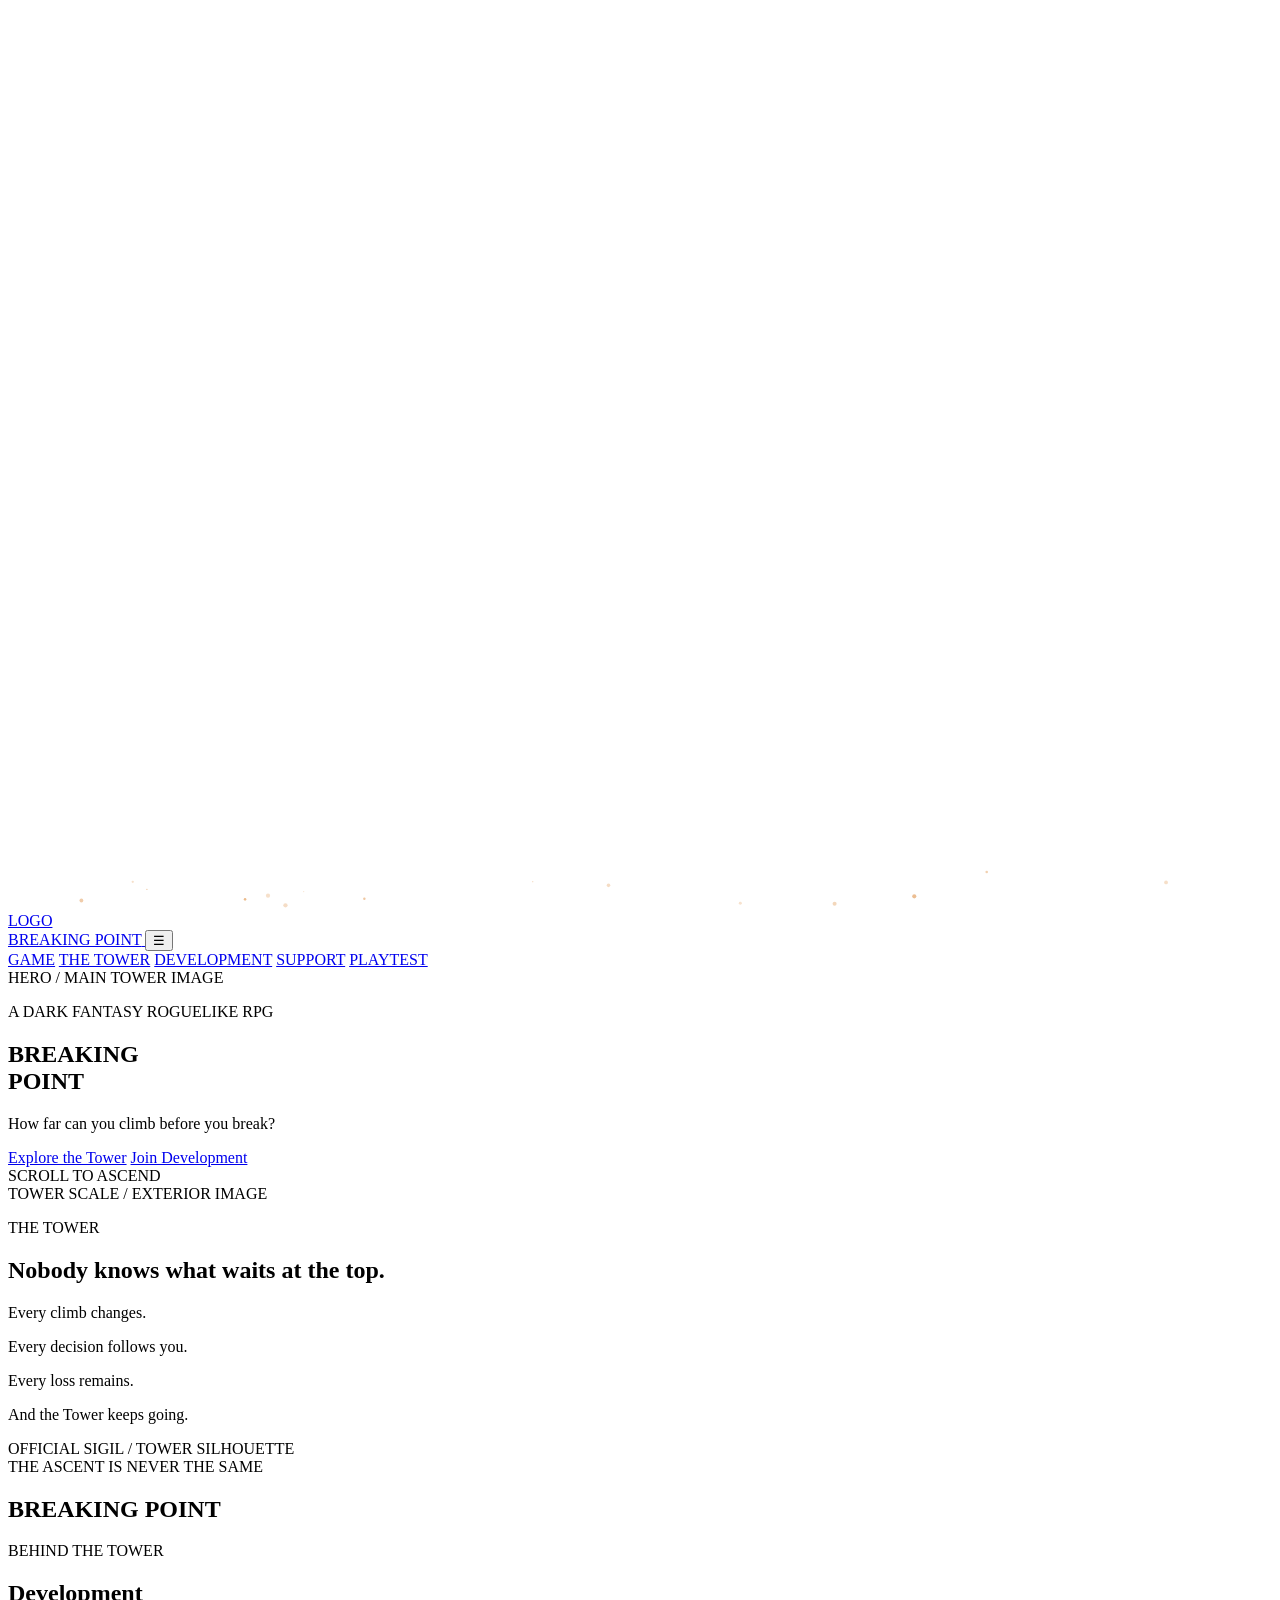
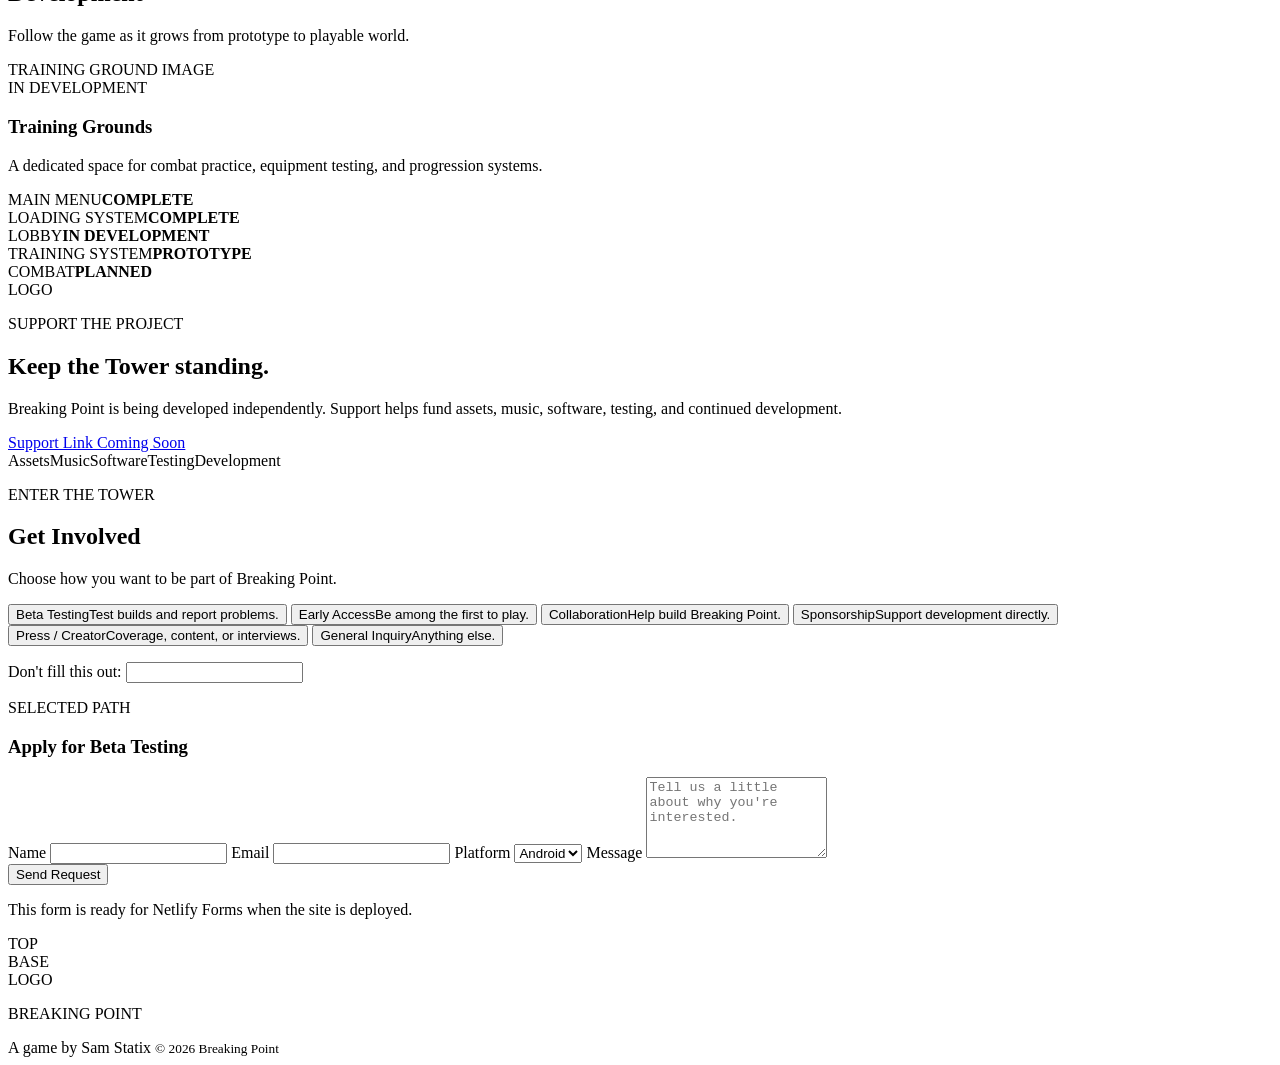
==== index.html @ e88888e9 "update" ====
<!DOCTYPE html>
<html lang="en">
<head>
  <meta charset="UTF-8" />
  <meta name="viewport" content="width=device-width, initial-scale=1.0" />
  <meta name="description" content="Breaking Point — a dark fantasy roguelike RPG in development." />
  <title>Breaking Point</title>
  <link rel="stylesheet" href="styles.css" />
</head>
<body>
  <canvas id="embers" aria-hidden="true"></canvas>

  <header class="site-header">
    <a href="#game" class="brand" aria-label="Breaking Point home">
      <div class="logo-placeholder small">LOGO</div>
      <span>BREAKING POINT</span>
    </a>

    <button class="menu-toggle" aria-label="Open navigation" aria-expanded="false">☰</button>

    <nav class="site-nav" aria-label="Primary navigation">
      <a href="#game">GAME</a>
      <a href="#tower">THE TOWER</a>
      <a href="#development">DEVELOPMENT</a>
      <a href="#support">SUPPORT</a>
      <a href="#playtest">PLAYTEST</a>
    </nav>
  </header>

  <main>
    <section id="game" class="hero section dark-section">
      <div class="hero-bg image-placeholder">
        <span>HERO / MAIN TOWER IMAGE</span>
      </div>
      <div class="hero-overlay"></div>
      <div class="fog fog-a"></div>
      <div class="fog fog-b"></div>

      <div class="hero-content reveal">
        <p class="eyebrow">A DARK FANTASY ROGUELIKE RPG</p>
        <h1>BREAKING<br />POINT</h1>
        <p class="hero-copy">How far can you climb before you break?</p>
        <div class="hero-actions">
          <a class="btn primary" href="#tower">Explore the Tower</a>
          <a class="btn ghost" href="#playtest">Join Development</a>
        </div>
      </div>

      <div class="scroll-hint">SCROLL TO ASCEND</div>
    </section>

    <section id="tower" class="section tower-section">
      <div class="section-media image-placeholder reveal">
        <span>TOWER SCALE / EXTERIOR IMAGE</span>
      </div>

      <div class="tower-copy">
        <p class="eyebrow reveal">THE TOWER</p>
        <h2 class="reveal">Nobody knows what waits at the top.</h2>
        <div class="tower-lines">
          <p class="reveal">Every climb changes.</p>
          <p class="reveal">Every decision follows you.</p>
          <p class="reveal">Every loss remains.</p>
          <p class="reveal">And the Tower keeps going.</p>
        </div>
      </div>
    </section>

    <section class="section sigil-break dark-section">
      <div class="sigil-placeholder reveal">OFFICIAL SIGIL / TOWER SILHOUETTE</div>
      <div class="break-title reveal">
        <span>THE ASCENT IS NEVER THE SAME</span>
        <h2>BREAKING POINT</h2>
      </div>
    </section>

    <section id="development" class="section development-section">
      <div class="section-heading reveal">
        <p class="eyebrow">BEHIND THE TOWER</p>
        <h2>Development</h2>
        <p>Follow the game as it grows from prototype to playable world.</p>
      </div>

      <div class="dev-grid">
        <article class="dev-feature reveal">
          <div class="image-placeholder dev-image"><span>TRAINING GROUND IMAGE</span></div>
          <div class="dev-copy">
            <span class="status">IN DEVELOPMENT</span>
            <h3>Training Grounds</h3>
            <p>A dedicated space for combat practice, equipment testing, and progression systems.</p>
          </div>
        </article>

        <div class="milestones reveal">
          <div class="milestone done"><span>MAIN MENU</span><strong>COMPLETE</strong></div>
          <div class="milestone done"><span>LOADING SYSTEM</span><strong>COMPLETE</strong></div>
          <div class="milestone active"><span>LOBBY</span><strong>IN DEVELOPMENT</strong></div>
          <div class="milestone"><span>TRAINING SYSTEM</span><strong>PROTOTYPE</strong></div>
          <div class="milestone"><span>COMBAT</span><strong>PLANNED</strong></div>
        </div>
      </div>
    </section>

    <section id="support" class="section support-section dark-section">
      <div class="support-inner reveal">
        <div class="logo-placeholder medium">LOGO</div>
        <p class="eyebrow">SUPPORT THE PROJECT</p>
        <h2>Keep the Tower standing.</h2>
        <p>Breaking Point is being developed independently. Support helps fund assets, music, software, testing, and continued development.</p>
        <a class="btn primary disabled" href="#" aria-disabled="true" tabindex="-1">Support Link Coming Soon</a>
        <div class="support-tags">
          <span>Assets</span><span>Music</span><span>Software</span><span>Testing</span><span>Development</span>
        </div>
      </div>
    </section>

    <section id="playtest" class="section involve-section">
      <div class="section-heading reveal">
        <p class="eyebrow">ENTER THE TOWER</p>
        <h2>Get Involved</h2>
        <p>Choose how you want to be part of Breaking Point.</p>
      </div>

      <div class="interest-grid reveal" role="group" aria-label="Interest type">
        <button class="interest-card active" data-type="Beta Testing">Beta Testing<span>Test builds and report problems.</span></button>
        <button class="interest-card" data-type="Early Access">Early Access<span>Be among the first to play.</span></button>
        <button class="interest-card" data-type="Collaboration">Collaboration<span>Help build Breaking Point.</span></button>
        <button class="interest-card" data-type="Sponsorship">Sponsorship<span>Support development directly.</span></button>
        <button class="interest-card" data-type="Press / Creator">Press / Creator<span>Coverage, content, or interviews.</span></button>
        <button class="interest-card" data-type="General Inquiry">General Inquiry<span>Anything else.</span></button>
      </div>

      <form class="contact-form reveal" name="breaking-point-interest" method="POST" data-netlify="true" netlify-honeypot="bot-field">
        <input type="hidden" name="form-name" value="breaking-point-interest" />
        <input type="hidden" name="interest" id="interestField" value="Beta Testing" />
        <p class="hidden"><label>Don't fill this out: <input name="bot-field" /></label></p>

        <div class="form-title">
          <span>SELECTED PATH</span>
          <h3 id="formHeading">Apply for Beta Testing</h3>
        </div>

        <div class="form-grid">
          <label>
            Name
            <input type="text" name="name" required autocomplete="name" />
          </label>
          <label>
            Email
            <input type="email" name="email" required autocomplete="email" />
          </label>
          <label id="platformWrap">
            Platform
            <select name="platform">
              <option value="Android">Android</option>
              <option value="PC">PC</option>
              <option value="Both">Both</option>
            </select>
          </label>
          <label class="full-width">
            Message
            <textarea name="message" rows="5" placeholder="Tell us a little about why you're interested."></textarea>
          </label>
        </div>

        <button class="btn primary submit-btn" type="submit">Send Request</button>
        <p class="form-note">This form is ready for Netlify Forms when the site is deployed.</p>
      </form>
    </section>
  </main>

  <aside class="climb-meter" aria-hidden="true">
    <span class="climb-label top">TOP</span>
    <div class="climb-track"><div class="climb-progress"></div><div class="climb-marker"></div></div>
    <span class="climb-label bottom">BASE</span>
  </aside>

  <footer class="site-footer">
    <div class="logo-placeholder small">LOGO</div>
    <p>BREAKING POINT</p>
    <span>A game by Sam Statix</span>
    <small>© 2026 Breaking Point</small>
  </footer>

  <script src="script.js"></script>
</body>
</html>
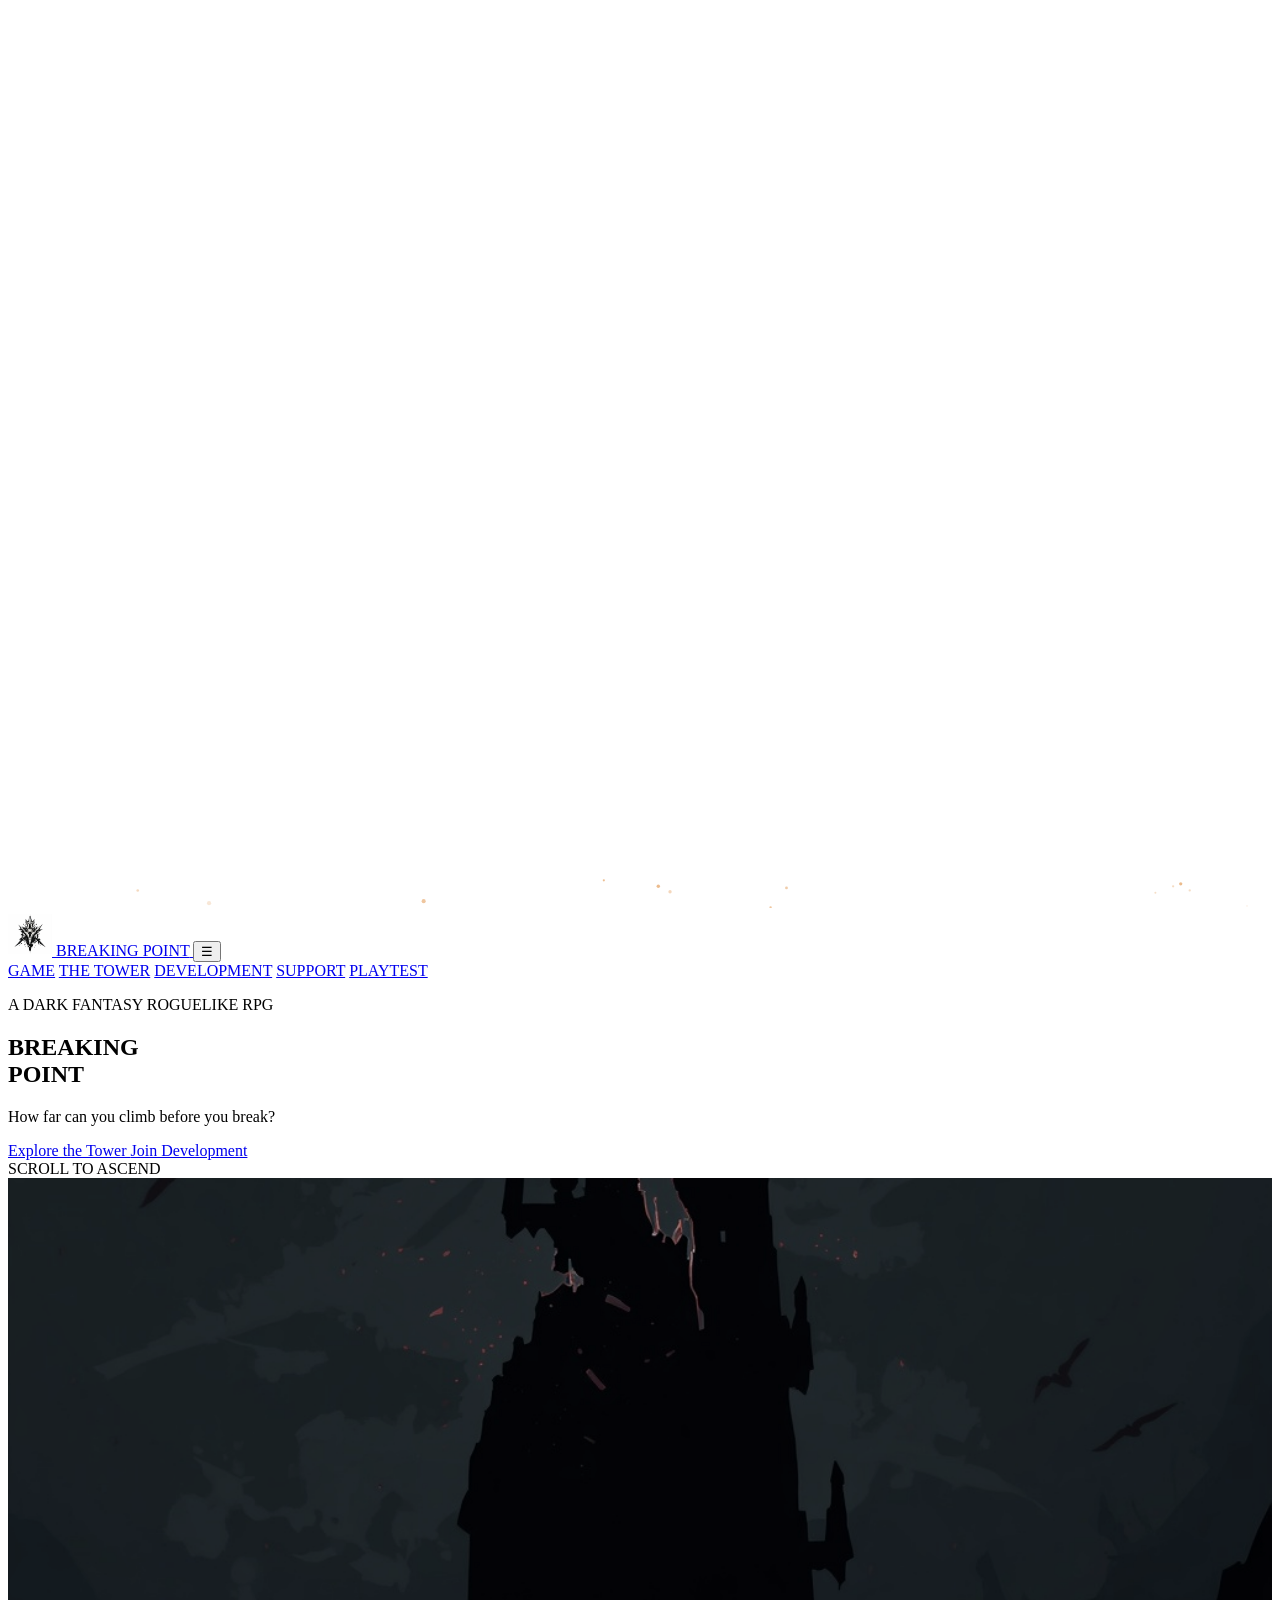
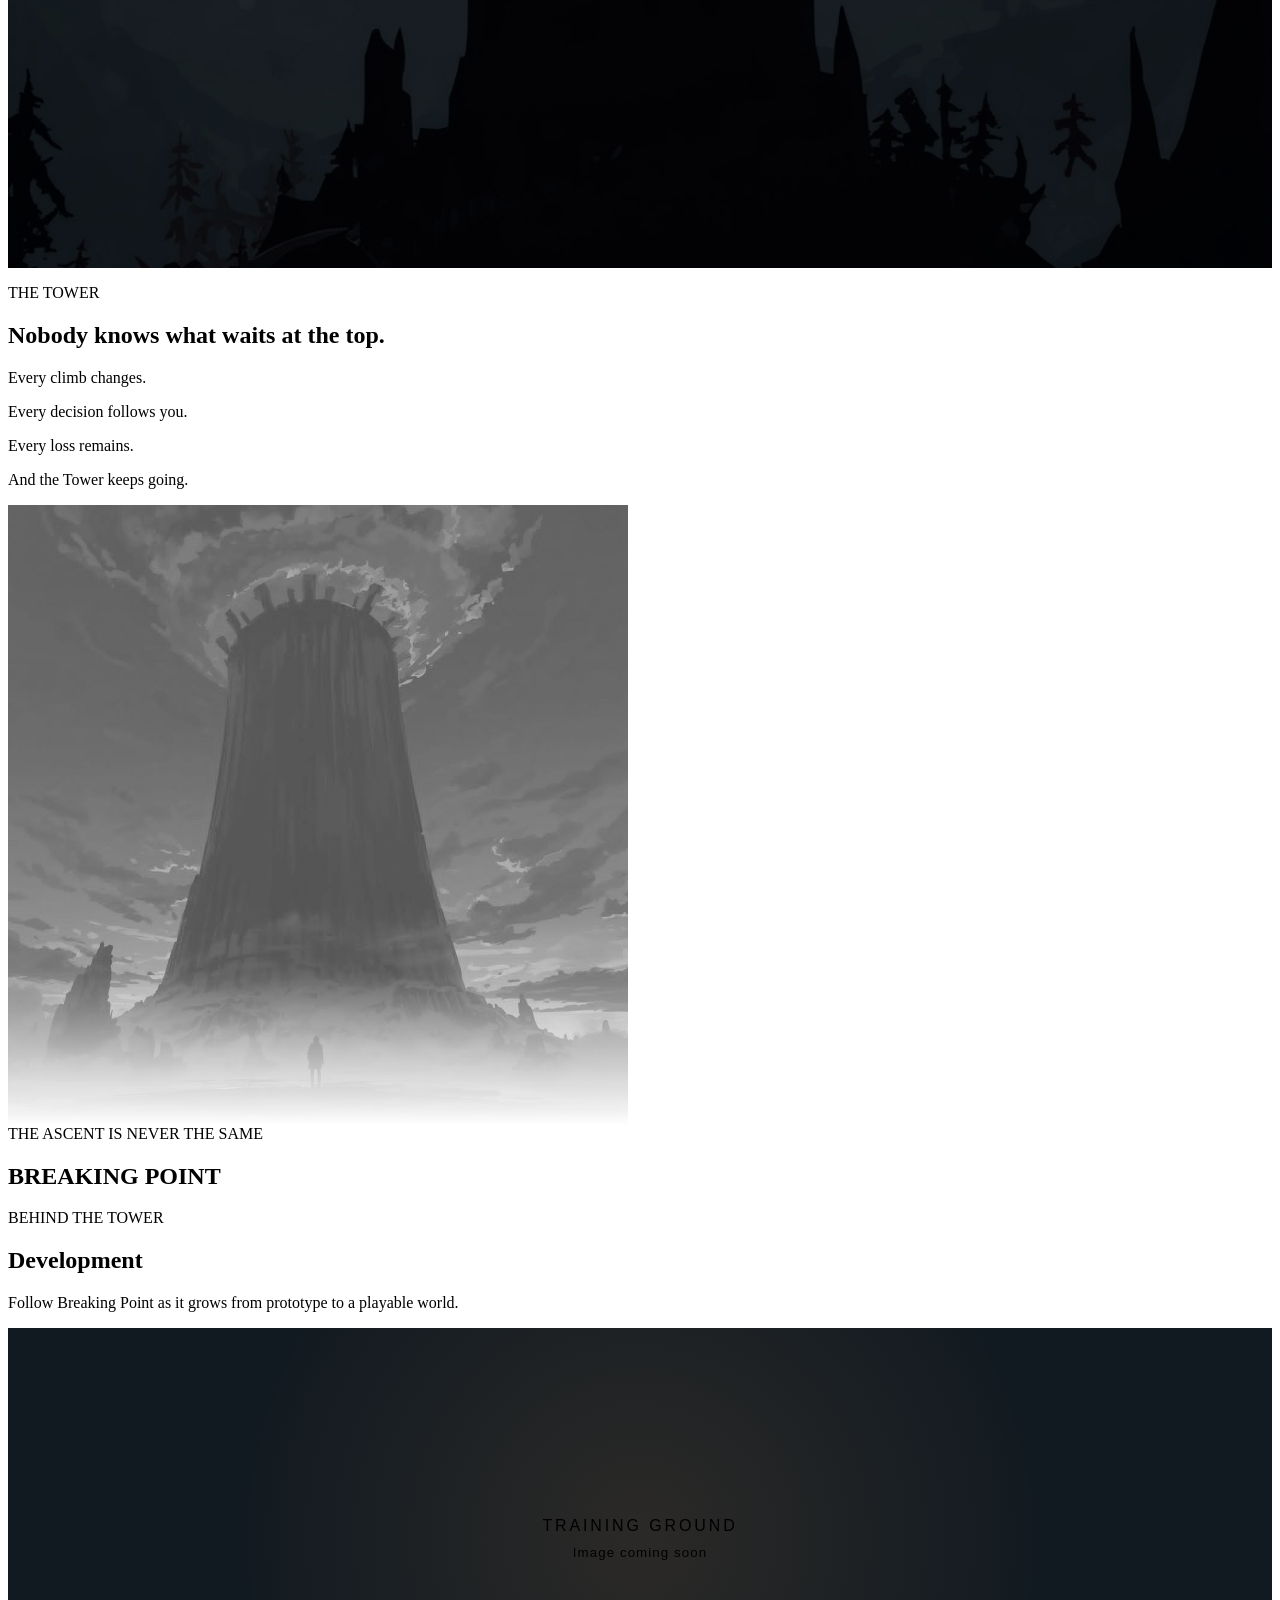
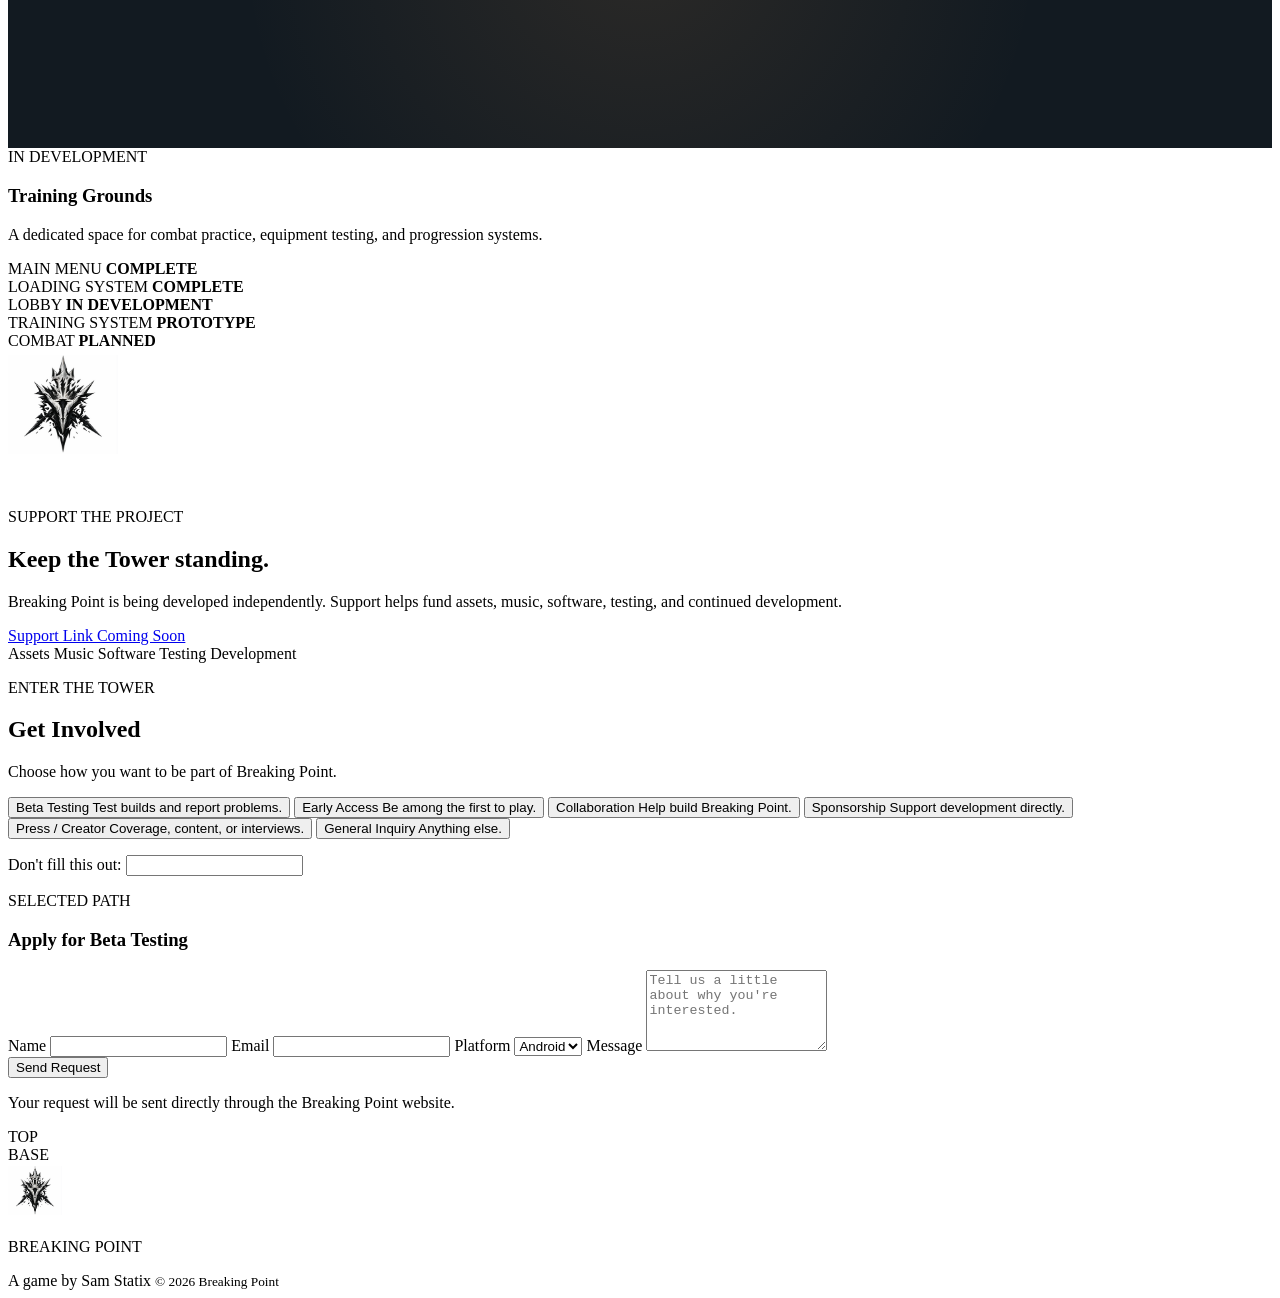
==== commit bc40ea76: "update" ====
--- a/index.html
+++ b/index.html
@@ -1,187 +1,816 @@
 <!DOCTYPE html>
 <html lang="en">
+
 <head>
   <meta charset="UTF-8" />
   <meta name="viewport" content="width=device-width, initial-scale=1.0" />
-  <meta name="description" content="Breaking Point — a dark fantasy roguelike RPG in development." />
+  <meta
+    name="description"
+    content="Breaking Point — a dark fantasy roguelike RPG in development."
+  />
+
   <title>Breaking Point</title>
-  <link rel="stylesheet" href="styles.css" />
+
+  <link rel="stylesheet" href="style.css" />
 </head>
+
 <body>
+
   <canvas id="embers" aria-hidden="true"></canvas>
 
+
+  <!-- =====================================
+       HEADER
+  ====================================== -->
+
   <header class="site-header">
+
     <a href="#game" class="brand" aria-label="Breaking Point home">
-      <div class="logo-placeholder small">LOGO</div>
+
+      <img
+        src="assets/images/logo.jfif"
+        alt="Breaking Point logo"
+        class="site-logo"
+      />
+
       <span>BREAKING POINT</span>
+
     </a>
 
-    <button class="menu-toggle" aria-label="Open navigation" aria-expanded="false">☰</button>
+
+    <button
+      class="menu-toggle"
+      aria-label="Open navigation"
+      aria-expanded="false"
+    >
+      ☰
+    </button>
+
 
     <nav class="site-nav" aria-label="Primary navigation">
+
       <a href="#game">GAME</a>
+
       <a href="#tower">THE TOWER</a>
+
       <a href="#development">DEVELOPMENT</a>
+
       <a href="#support">SUPPORT</a>
+
       <a href="#playtest">PLAYTEST</a>
+
     </nav>
+
   </header>
 
+
+
   <main>
-    <section id="game" class="hero section dark-section">
-      <div class="hero-bg image-placeholder">
-        <span>HERO / MAIN TOWER IMAGE</span>
-      </div>
+
+
+    <!-- =====================================
+         GAME / HERO
+    ====================================== -->
+
+    <section
+      id="game"
+      class="hero section dark-section"
+    >
+
+      <div class="hero-bg"></div>
+
       <div class="hero-overlay"></div>
+
       <div class="fog fog-a"></div>
       <div class="fog fog-b"></div>
 
+
       <div class="hero-content reveal">
-        <p class="eyebrow">A DARK FANTASY ROGUELIKE RPG</p>
-        <h1>BREAKING<br />POINT</h1>
-        <p class="hero-copy">How far can you climb before you break?</p>
+
+        <p class="eyebrow">
+          A DARK FANTASY ROGUELIKE RPG
+        </p>
+
+
+        <h1>
+          BREAKING<br />
+          POINT
+        </h1>
+
+
+        <p class="hero-copy">
+          How far can you climb before you break?
+        </p>
+
+
         <div class="hero-actions">
-          <a class="btn primary" href="#tower">Explore the Tower</a>
-          <a class="btn ghost" href="#playtest">Join Development</a>
+
+          <a
+            class="btn primary"
+            href="#tower"
+          >
+            Explore the Tower
+          </a>
+
+
+          <a
+            class="btn ghost"
+            href="#playtest"
+          >
+            Join Development
+          </a>
+
         </div>
-      </div>
-
-      <div class="scroll-hint">SCROLL TO ASCEND</div>
+
+      </div>
+
+
+      <div class="scroll-hint">
+        SCROLL TO ASCEND
+      </div>
+
     </section>
 
-    <section id="tower" class="section tower-section">
-      <div class="section-media image-placeholder reveal">
-        <span>TOWER SCALE / EXTERIOR IMAGE</span>
-      </div>
+
+
+    <!-- =====================================
+         THE TOWER
+    ====================================== -->
+
+    <section
+      id="tower"
+      class="section tower-section"
+    >
+
+      <div class="tower-image reveal">
+
+        <img
+          src="assets/images/tower-exterior.jfif"
+          alt="The enormous tower of Breaking Point"
+        />
+
+      </div>
+
 
       <div class="tower-copy">
-        <p class="eyebrow reveal">THE TOWER</p>
-        <h2 class="reveal">Nobody knows what waits at the top.</h2>
+
+        <p class="eyebrow reveal">
+          THE TOWER
+        </p>
+
+
+        <h2 class="reveal">
+          Nobody knows what waits at the top.
+        </h2>
+
+
         <div class="tower-lines">
-          <p class="reveal">Every climb changes.</p>
-          <p class="reveal">Every decision follows you.</p>
-          <p class="reveal">Every loss remains.</p>
-          <p class="reveal">And the Tower keeps going.</p>
+
+          <p class="reveal">
+            Every climb changes.
+          </p>
+
+          <p class="reveal">
+            Every decision follows you.
+          </p>
+
+          <p class="reveal">
+            Every loss remains.
+          </p>
+
+          <p class="reveal">
+            And the Tower keeps going.
+          </p>
+
         </div>
-      </div>
+
+      </div>
+
     </section>
 
-    <section class="section sigil-break dark-section">
-      <div class="sigil-placeholder reveal">OFFICIAL SIGIL / TOWER SILHOUETTE</div>
+
+
+    <!-- =====================================
+         TOWER TRANSITION / SIGIL
+    ====================================== -->
+
+    <section
+      class="section sigil-break dark-section"
+    >
+
+      <div class="sigil-image reveal">
+
+        <img
+          src="assets/images/tower-silhouette.jfif"
+          alt="Silhouette of the Breaking Point tower"
+        />
+
+      </div>
+
+
       <div class="break-title reveal">
-        <span>THE ASCENT IS NEVER THE SAME</span>
-        <h2>BREAKING POINT</h2>
-      </div>
+
+        <span>
+          THE ASCENT IS NEVER THE SAME
+        </span>
+
+
+        <h2>
+          BREAKING POINT
+        </h2>
+
+      </div>
+
     </section>
 
-    <section id="development" class="section development-section">
+
+
+    <!-- =====================================
+         DEVELOPMENT
+    ====================================== -->
+
+    <section
+      id="development"
+      class="section development-section"
+    >
+
       <div class="section-heading reveal">
-        <p class="eyebrow">BEHIND THE TOWER</p>
-        <h2>Development</h2>
-        <p>Follow the game as it grows from prototype to playable world.</p>
-      </div>
+
+        <p class="eyebrow">
+          BEHIND THE TOWER
+        </p>
+
+
+        <h2>
+          Development
+        </h2>
+
+
+        <p>
+          Follow Breaking Point as it grows from
+          prototype to a playable world.
+        </p>
+
+      </div>
+
 
       <div class="dev-grid">
+
+
         <article class="dev-feature reveal">
-          <div class="image-placeholder dev-image"><span>TRAINING GROUND IMAGE</span></div>
+
+
+          <div class="dev-image">
+
+            <!--
+              Add training-ground.jfif later.
+
+              When you add it to assets/images,
+              replace the temporary content below
+              with:
+
+              <img
+                src="assets/images/training-ground.jfif"
+                alt="Breaking Point training ground"
+              />
+            -->
+
+            <div class="training-placeholder">
+
+              <span>
+                TRAINING GROUND
+              </span>
+
+              <small>
+                Image coming soon
+              </small>
+
+            </div>
+
+          </div>
+
+
           <div class="dev-copy">
-            <span class="status">IN DEVELOPMENT</span>
-            <h3>Training Grounds</h3>
-            <p>A dedicated space for combat practice, equipment testing, and progression systems.</p>
+
+            <span class="status">
+              IN DEVELOPMENT
+            </span>
+
+
+            <h3>
+              Training Grounds
+            </h3>
+
+
+            <p>
+              A dedicated space for combat practice,
+              equipment testing, and progression systems.
+            </p>
+
           </div>
+
         </article>
 
+
+
         <div class="milestones reveal">
-          <div class="milestone done"><span>MAIN MENU</span><strong>COMPLETE</strong></div>
-          <div class="milestone done"><span>LOADING SYSTEM</span><strong>COMPLETE</strong></div>
-          <div class="milestone active"><span>LOBBY</span><strong>IN DEVELOPMENT</strong></div>
-          <div class="milestone"><span>TRAINING SYSTEM</span><strong>PROTOTYPE</strong></div>
-          <div class="milestone"><span>COMBAT</span><strong>PLANNED</strong></div>
+
+
+          <div class="milestone done">
+
+            <span>
+              MAIN MENU
+            </span>
+
+            <strong>
+              COMPLETE
+            </strong>
+
+          </div>
+
+
+          <div class="milestone done">
+
+            <span>
+              LOADING SYSTEM
+            </span>
+
+            <strong>
+              COMPLETE
+            </strong>
+
+          </div>
+
+
+          <div class="milestone active">
+
+            <span>
+              LOBBY
+            </span>
+
+            <strong>
+              IN DEVELOPMENT
+            </strong>
+
+          </div>
+
+
+          <div class="milestone">
+
+            <span>
+              TRAINING SYSTEM
+            </span>
+
+            <strong>
+              PROTOTYPE
+            </strong>
+
+          </div>
+
+
+          <div class="milestone">
+
+            <span>
+              COMBAT
+            </span>
+
+            <strong>
+              PLANNED
+            </strong>
+
+          </div>
+
         </div>
-      </div>
+
+      </div>
+
     </section>
 
-    <section id="support" class="section support-section dark-section">
+
+
+    <!-- =====================================
+         SUPPORT
+    ====================================== -->
+
+    <section
+      id="support"
+      class="section support-section dark-section"
+    >
+
       <div class="support-inner reveal">
-        <div class="logo-placeholder medium">LOGO</div>
-        <p class="eyebrow">SUPPORT THE PROJECT</p>
-        <h2>Keep the Tower standing.</h2>
-        <p>Breaking Point is being developed independently. Support helps fund assets, music, software, testing, and continued development.</p>
-        <a class="btn primary disabled" href="#" aria-disabled="true" tabindex="-1">Support Link Coming Soon</a>
+
+
+        <img
+          src="assets/images/logo.jfif"
+          alt="Breaking Point emblem"
+          class="support-logo"
+        />
+
+
+        <p class="eyebrow">
+          SUPPORT THE PROJECT
+        </p>
+
+
+        <h2>
+          Keep the Tower standing.
+        </h2>
+
+
+        <p>
+          Breaking Point is being developed independently.
+          Support helps fund assets, music, software,
+          testing, and continued development.
+        </p>
+
+
+        <a
+          class="btn primary disabled"
+          href="#"
+          aria-disabled="true"
+          tabindex="-1"
+        >
+          Support Link Coming Soon
+        </a>
+
+
         <div class="support-tags">
-          <span>Assets</span><span>Music</span><span>Software</span><span>Testing</span><span>Development</span>
+
+          <span>
+            Assets
+          </span>
+
+          <span>
+            Music
+          </span>
+
+          <span>
+            Software
+          </span>
+
+          <span>
+            Testing
+          </span>
+
+          <span>
+            Development
+          </span>
+
         </div>
-      </div>
+
+      </div>
+
     </section>
 
-    <section id="playtest" class="section involve-section">
+
+
+    <!-- =====================================
+         PLAYTEST / GET INVOLVED
+    ====================================== -->
+
+    <section
+      id="playtest"
+      class="section involve-section"
+    >
+
       <div class="section-heading reveal">
-        <p class="eyebrow">ENTER THE TOWER</p>
-        <h2>Get Involved</h2>
-        <p>Choose how you want to be part of Breaking Point.</p>
-      </div>
-
-      <div class="interest-grid reveal" role="group" aria-label="Interest type">
-        <button class="interest-card active" data-type="Beta Testing">Beta Testing<span>Test builds and report problems.</span></button>
-        <button class="interest-card" data-type="Early Access">Early Access<span>Be among the first to play.</span></button>
-        <button class="interest-card" data-type="Collaboration">Collaboration<span>Help build Breaking Point.</span></button>
-        <button class="interest-card" data-type="Sponsorship">Sponsorship<span>Support development directly.</span></button>
-        <button class="interest-card" data-type="Press / Creator">Press / Creator<span>Coverage, content, or interviews.</span></button>
-        <button class="interest-card" data-type="General Inquiry">General Inquiry<span>Anything else.</span></button>
-      </div>
-
-      <form class="contact-form reveal" name="breaking-point-interest" method="POST" data-netlify="true" netlify-honeypot="bot-field">
-        <input type="hidden" name="form-name" value="breaking-point-interest" />
-        <input type="hidden" name="interest" id="interestField" value="Beta Testing" />
-        <p class="hidden"><label>Don't fill this out: <input name="bot-field" /></label></p>
+
+        <p class="eyebrow">
+          ENTER THE TOWER
+        </p>
+
+
+        <h2>
+          Get Involved
+        </h2>
+
+
+        <p>
+          Choose how you want to be part of
+          Breaking Point.
+        </p>
+
+      </div>
+
+
+
+      <div
+        class="interest-grid reveal"
+        role="group"
+        aria-label="Interest type"
+      >
+
+
+        <button
+          class="interest-card active"
+          data-type="Beta Testing"
+        >
+
+          Beta Testing
+
+          <span>
+            Test builds and report problems.
+          </span>
+
+        </button>
+
+
+
+        <button
+          class="interest-card"
+          data-type="Early Access"
+        >
+
+          Early Access
+
+          <span>
+            Be among the first to play.
+          </span>
+
+        </button>
+
+
+
+        <button
+          class="interest-card"
+          data-type="Collaboration"
+        >
+
+          Collaboration
+
+          <span>
+            Help build Breaking Point.
+          </span>
+
+        </button>
+
+
+
+        <button
+          class="interest-card"
+          data-type="Sponsorship"
+        >
+
+          Sponsorship
+
+          <span>
+            Support development directly.
+          </span>
+
+        </button>
+
+
+
+        <button
+          class="interest-card"
+          data-type="Press / Creator"
+        >
+
+          Press / Creator
+
+          <span>
+            Coverage, content, or interviews.
+          </span>
+
+        </button>
+
+
+
+        <button
+          class="interest-card"
+          data-type="General Inquiry"
+        >
+
+          General Inquiry
+
+          <span>
+            Anything else.
+          </span>
+
+        </button>
+
+      </div>
+
+
+
+      <!-- =====================================
+           NETLIFY FORM
+      ====================================== -->
+
+      <form
+        class="contact-form reveal"
+        name="breaking-point-interest"
+        method="POST"
+        data-netlify="true"
+        netlify-honeypot="bot-field"
+      >
+
+
+        <input
+          type="hidden"
+          name="form-name"
+          value="breaking-point-interest"
+        />
+
+
+        <input
+          type="hidden"
+          name="interest"
+          id="interestField"
+          value="Beta Testing"
+        />
+
+
+        <p class="hidden">
+
+          <label>
+
+            Don't fill this out:
+
+            <input name="bot-field" />
+
+          </label>
+
+        </p>
+
+
 
         <div class="form-title">
-          <span>SELECTED PATH</span>
-          <h3 id="formHeading">Apply for Beta Testing</h3>
+
+          <span>
+            SELECTED PATH
+          </span>
+
+
+          <h3 id="formHeading">
+            Apply for Beta Testing
+          </h3>
+
         </div>
 
+
+
         <div class="form-grid">
+
+
           <label>
+
             Name
-            <input type="text" name="name" required autocomplete="name" />
+
+            <input
+              type="text"
+              name="name"
+              required
+              autocomplete="name"
+            />
+
           </label>
+
+
+
           <label>
+
             Email
-            <input type="email" name="email" required autocomplete="email" />
+
+            <input
+              type="email"
+              name="email"
+              required
+              autocomplete="email"
+            />
+
           </label>
+
+
+
           <label id="platformWrap">
+
             Platform
+
             <select name="platform">
-              <option value="Android">Android</option>
-              <option value="PC">PC</option>
-              <option value="Both">Both</option>
+
+              <option value="Android">
+                Android
+              </option>
+
+              <option value="PC">
+                PC
+              </option>
+
+              <option value="Both">
+                Both
+              </option>
+
             </select>
+
           </label>
+
+
+
           <label class="full-width">
+
             Message
-            <textarea name="message" rows="5" placeholder="Tell us a little about why you're interested."></textarea>
+
+            <textarea
+              name="message"
+              rows="5"
+              placeholder="Tell us a little about why you're interested."
+            ></textarea>
+
           </label>
+
         </div>
 
-        <button class="btn primary submit-btn" type="submit">Send Request</button>
-        <p class="form-note">This form is ready for Netlify Forms when the site is deployed.</p>
+
+
+        <button
+          class="btn primary submit-btn"
+          type="submit"
+        >
+          Send Request
+        </button>
+
+
+        <p class="form-note">
+          Your request will be sent directly
+          through the Breaking Point website.
+        </p>
+
       </form>
+
     </section>
+
+
   </main>
 
-  <aside class="climb-meter" aria-hidden="true">
-    <span class="climb-label top">TOP</span>
-    <div class="climb-track"><div class="climb-progress"></div><div class="climb-marker"></div></div>
-    <span class="climb-label bottom">BASE</span>
+
+
+  <!-- =====================================
+       CLIMB INDICATOR
+  ====================================== -->
+
+  <aside
+    class="climb-meter"
+    aria-hidden="true"
+  >
+
+    <span class="climb-label top">
+      TOP
+    </span>
+
+
+    <div class="climb-track">
+
+      <div class="climb-progress"></div>
+
+      <div class="climb-marker"></div>
+
+    </div>
+
+
+    <span class="climb-label bottom">
+      BASE
+    </span>
+
   </aside>
 
+
+
+  <!-- =====================================
+       FOOTER
+  ====================================== -->
+
   <footer class="site-footer">
-    <div class="logo-placeholder small">LOGO</div>
-    <p>BREAKING POINT</p>
-    <span>A game by Sam Statix</span>
-    <small>© 2026 Breaking Point</small>
+
+
+    <img
+      src="assets/images/logo.jfif"
+      alt="Breaking Point logo"
+      class="footer-logo"
+    />
+
+
+    <p>
+      BREAKING POINT
+    </p>
+
+
+    <span>
+      A game by Sam Statix
+    </span>
+
+
+    <small>
+      © 2026 Breaking Point
+    </small>
+
+
   </footer>
 
+
+
   <script src="script.js"></script>
+
 </body>
-</html>
+
+</html>
--- a/style.css
+++ b/style.css
@@ -0,0 +1,175 @@
+/* =========================================
+   REAL WEBSITE IMAGES
+========================================= */
+
+.site-logo {
+  width: 44px;
+  height: 44px;
+
+  object-fit: contain;
+
+  border-radius: 4px;
+}
+
+.support-logo {
+  width: 110px;
+  height: 110px;
+
+  object-fit: contain;
+
+  margin-bottom: 28px;
+}
+
+.footer-logo {
+  width: 54px;
+  height: 54px;
+
+  object-fit: contain;
+}
+
+
+/* Tower section image */
+
+.tower-image {
+  min-height: 690px;
+
+  border: 1px solid var(--border);
+
+  overflow: hidden;
+
+  position: relative;
+
+  background: #070b0f;
+}
+
+.tower-image img {
+  width: 100%;
+  height: 100%;
+
+  min-height: 690px;
+
+  position: absolute;
+
+  inset: 0;
+
+  object-fit: cover;
+
+  object-position: center;
+
+  filter:
+    brightness(0.78)
+    contrast(1.08)
+    saturate(0.85);
+
+  transition:
+    transform 1.2s ease,
+    filter 0.8s ease;
+}
+
+.tower-image:hover img {
+  transform: scale(1.035);
+
+  filter:
+    brightness(0.9)
+    contrast(1.08)
+    saturate(0.95);
+}
+
+
+/* Tower silhouette transition */
+
+.sigil-image {
+  width: min(620px, 85vw);
+
+  position: relative;
+
+  overflow: hidden;
+
+  mask-image:
+    linear-gradient(
+      to bottom,
+      black 75%,
+      transparent 100%
+    );
+}
+
+.sigil-image img {
+  width: 100%;
+
+  display: block;
+
+  opacity: 0.68;
+
+  mix-blend-mode: screen;
+
+  filter:
+    grayscale(1)
+    contrast(1.2);
+}
+
+
+/* Training ground temporary placeholder */
+
+.training-placeholder {
+  min-height: 420px;
+
+  display: flex;
+  flex-direction: column;
+
+  align-items: center;
+  justify-content: center;
+
+  gap: 10px;
+
+  background:
+    radial-gradient(
+      circle,
+      rgba(226, 154, 85, 0.12),
+      transparent 60%
+    ),
+    #121a21;
+
+  color: var(--text);
+
+  letter-spacing: 0.18em;
+
+  font-family: Arial, sans-serif;
+}
+
+.training-placeholder small {
+  color: var(--muted);
+
+  letter-spacing: 0.08em;
+}
+
+
+/* Mobile image adjustments */
+
+@media (max-width: 900px) {
+
+  .tower-image {
+    min-height: 520px;
+  }
+
+  .tower-image img {
+    min-height: 520px;
+  }
+}
+
+
+@media (max-width: 600px) {
+
+  .site-logo {
+    width: 38px;
+    height: 38px;
+  }
+
+  .tower-image {
+    min-height: 450px;
+  }
+
+  .tower-image img {
+    min-height: 450px;
+  }
+
+}
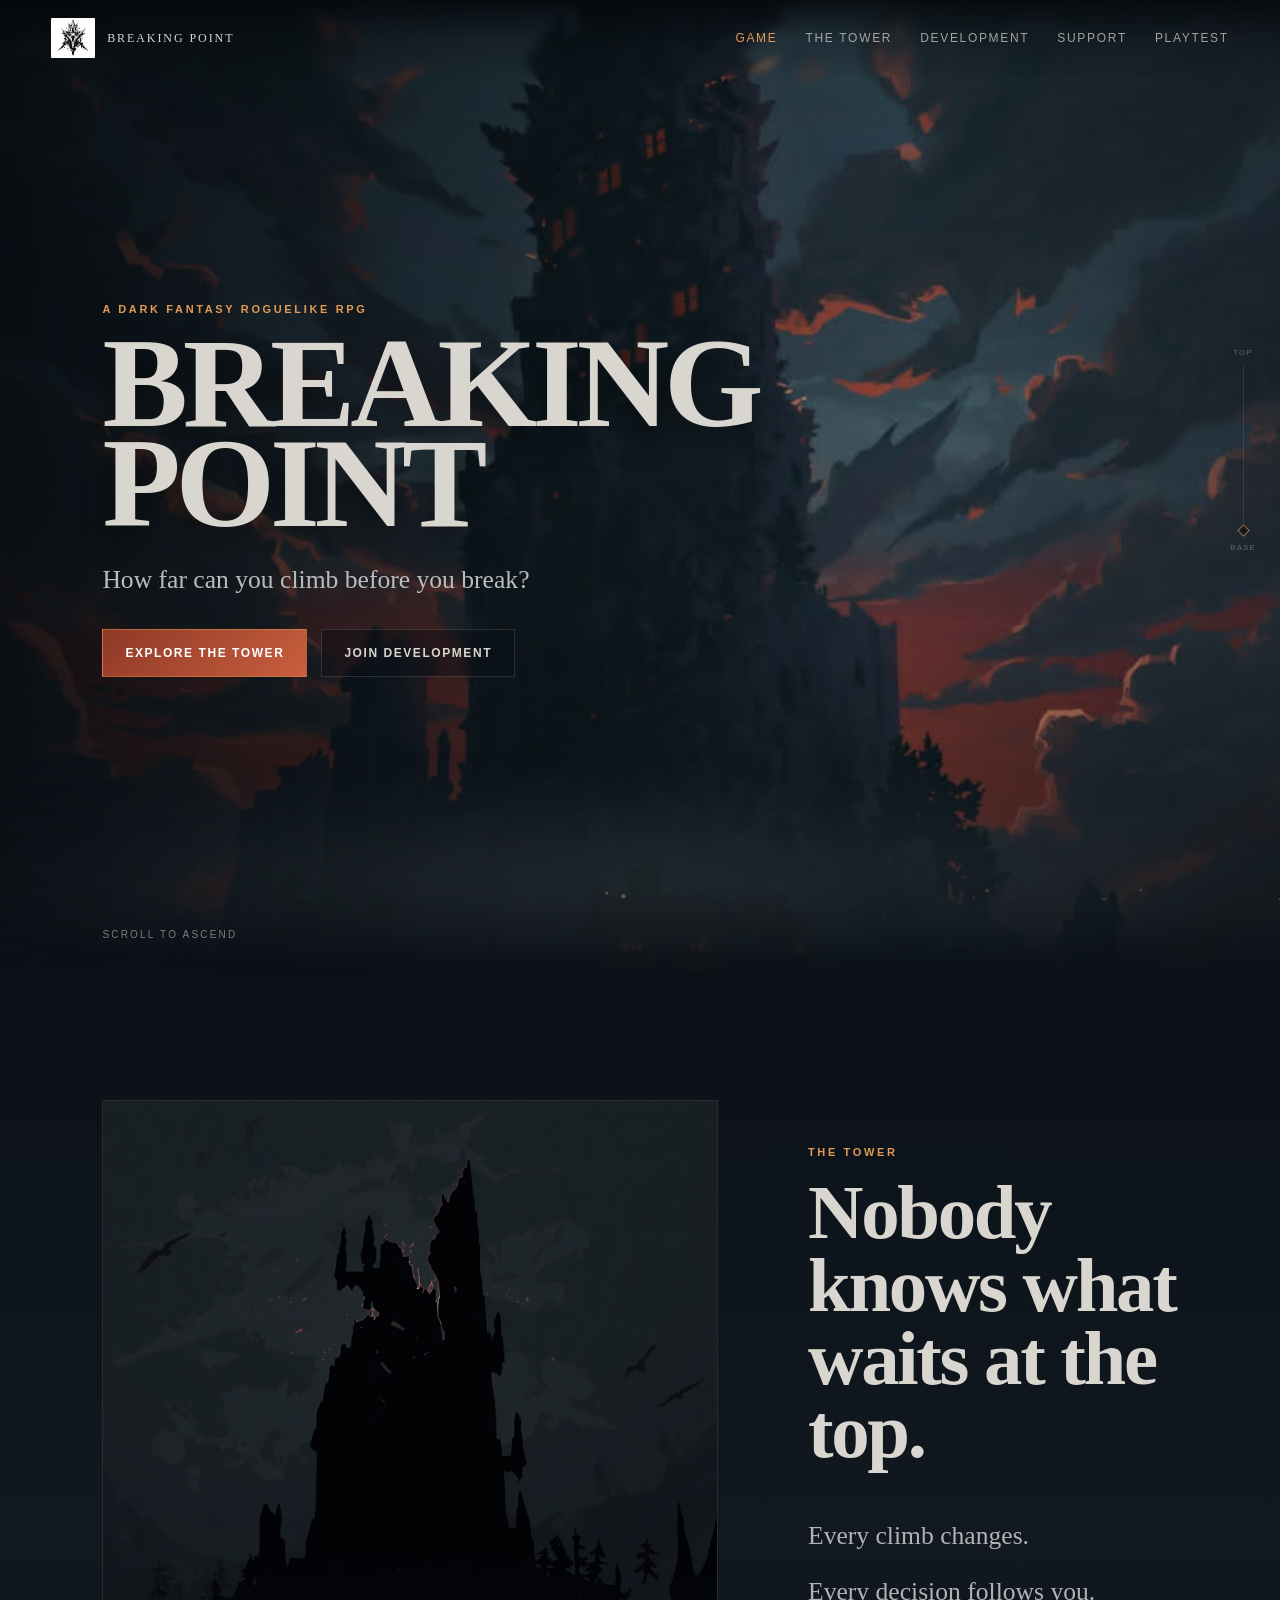
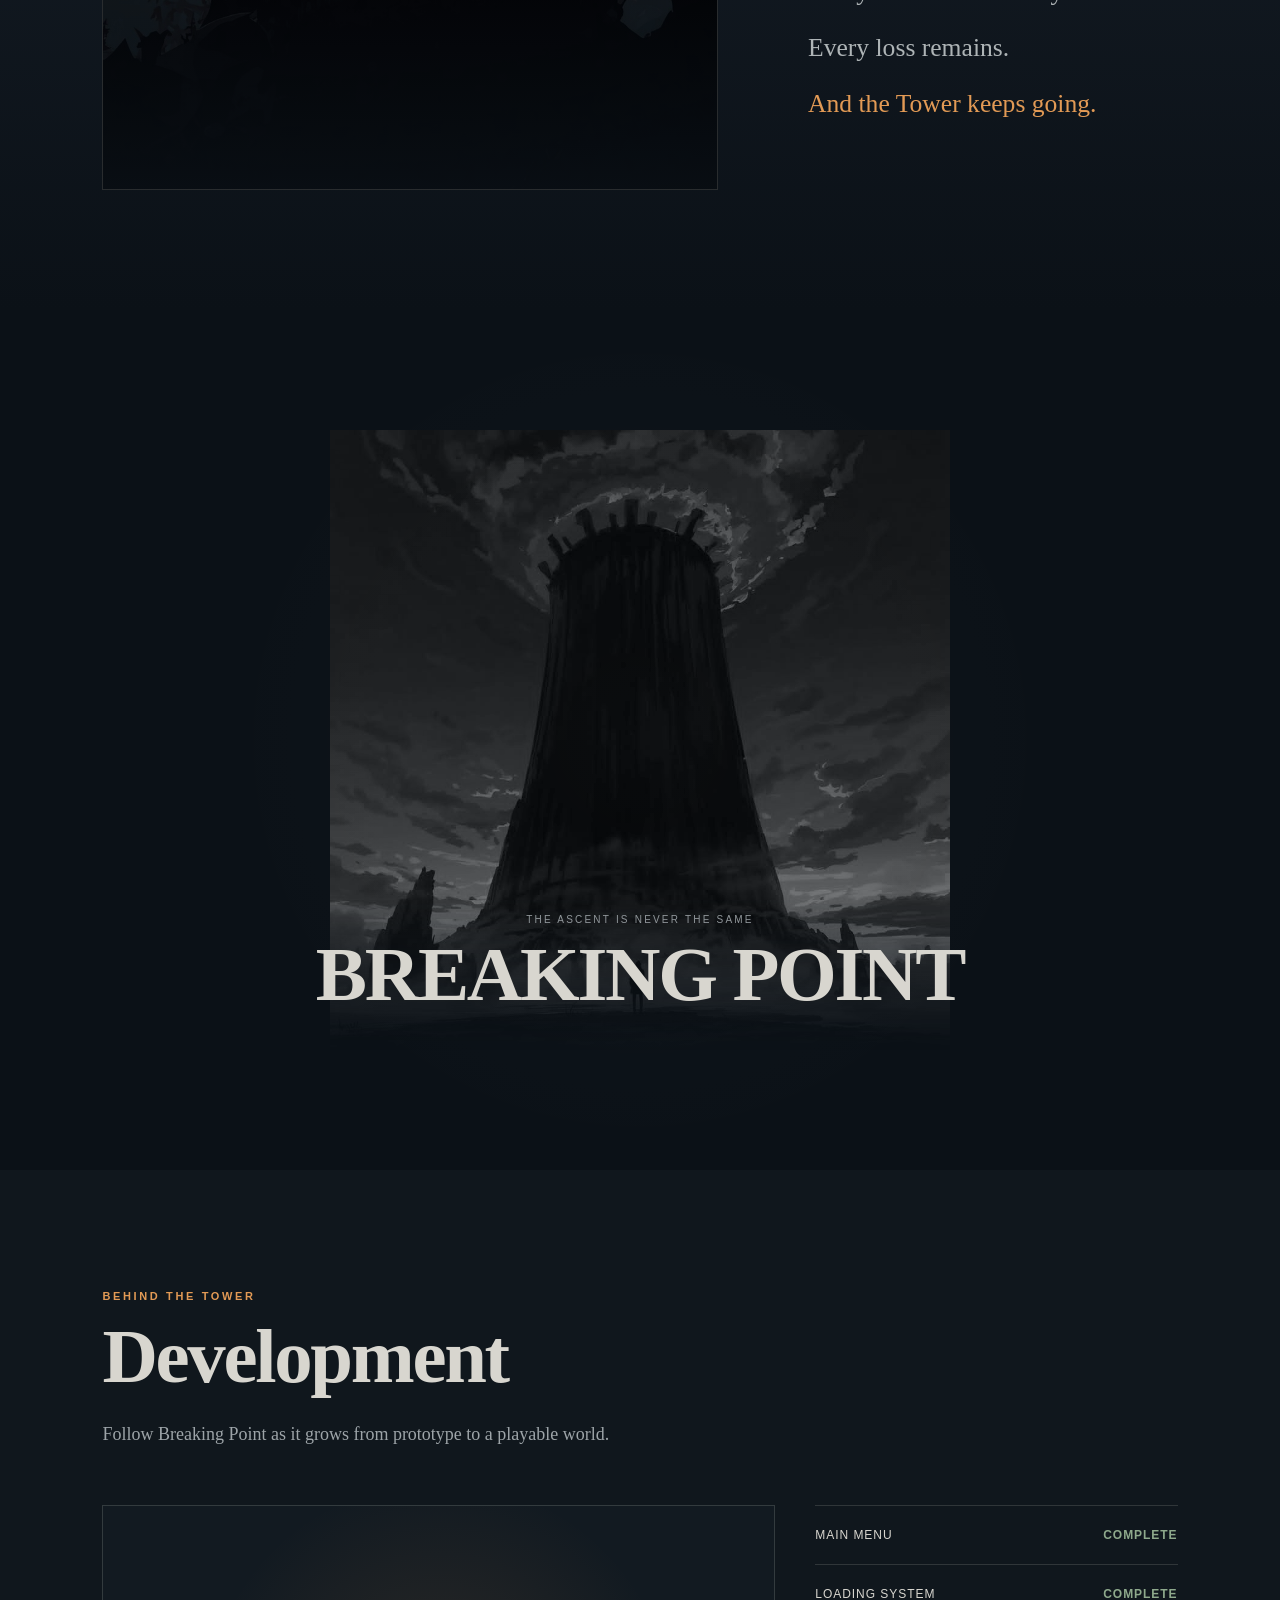
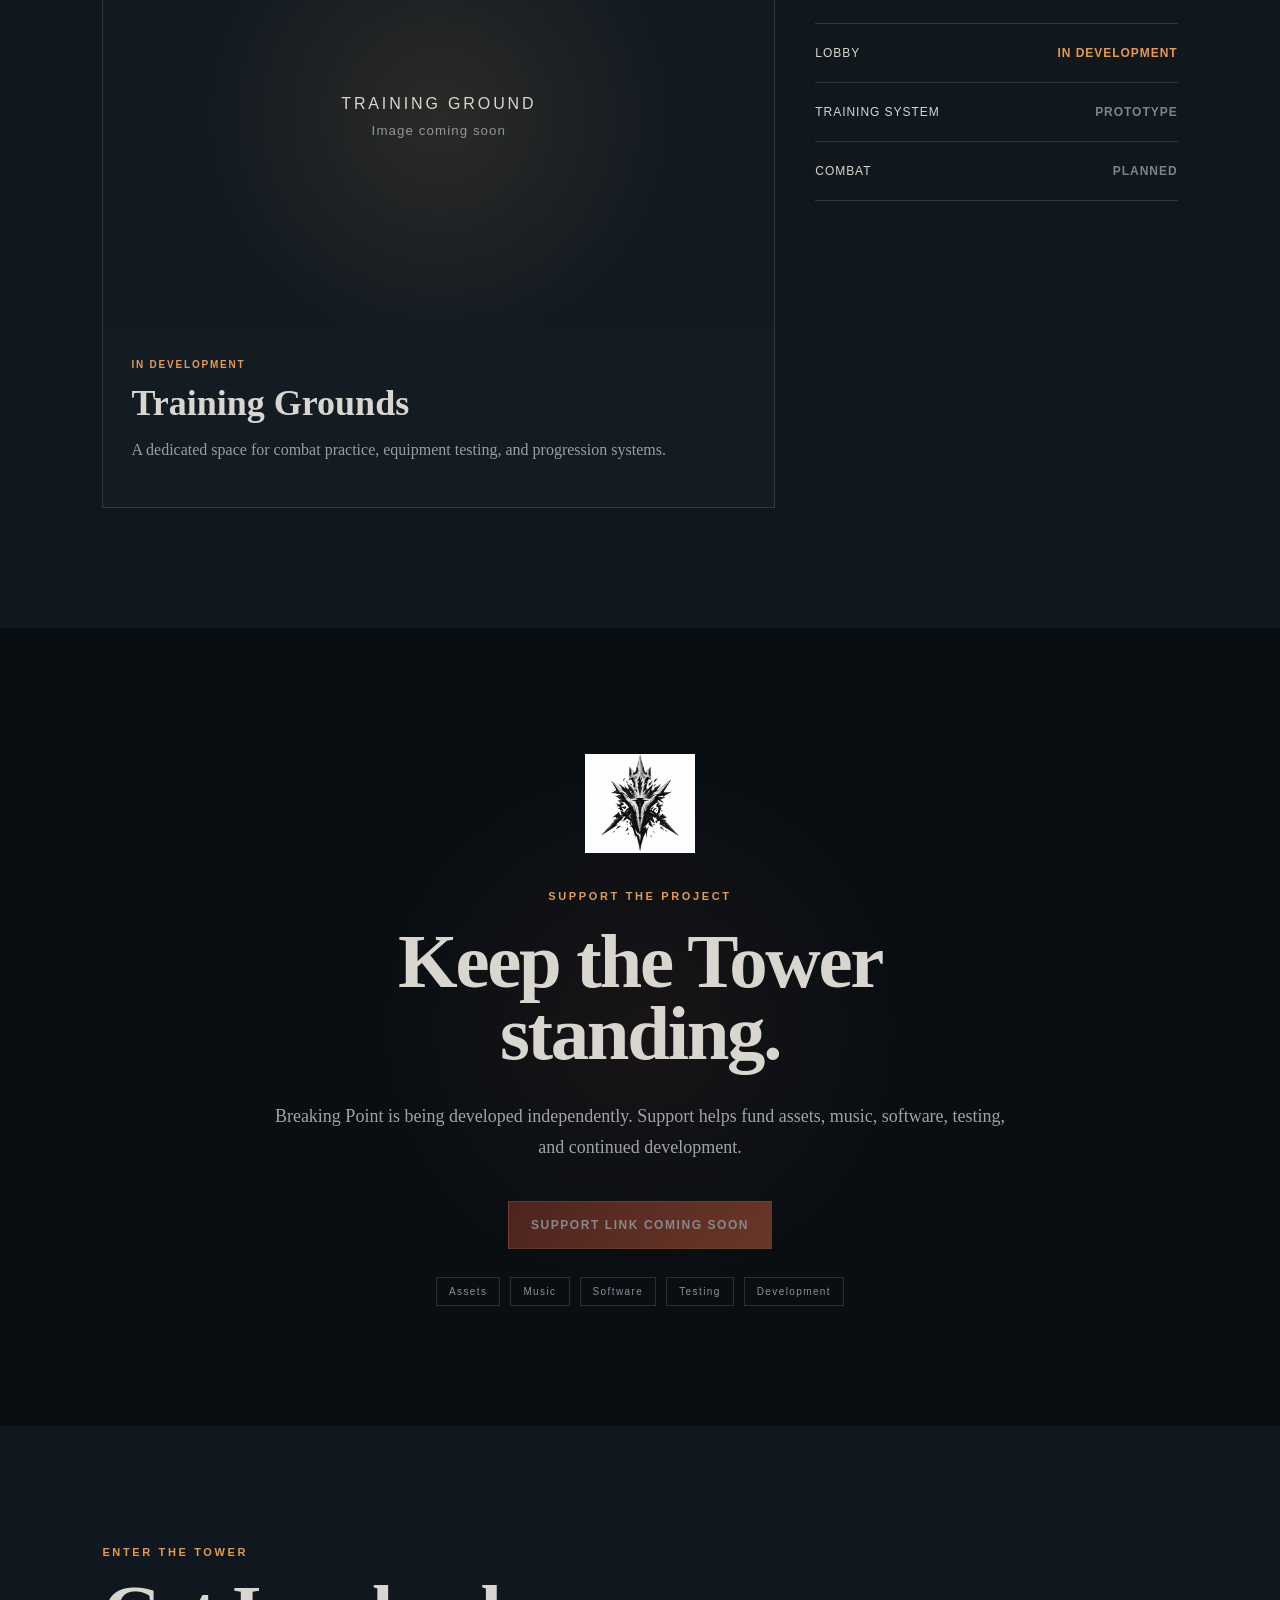
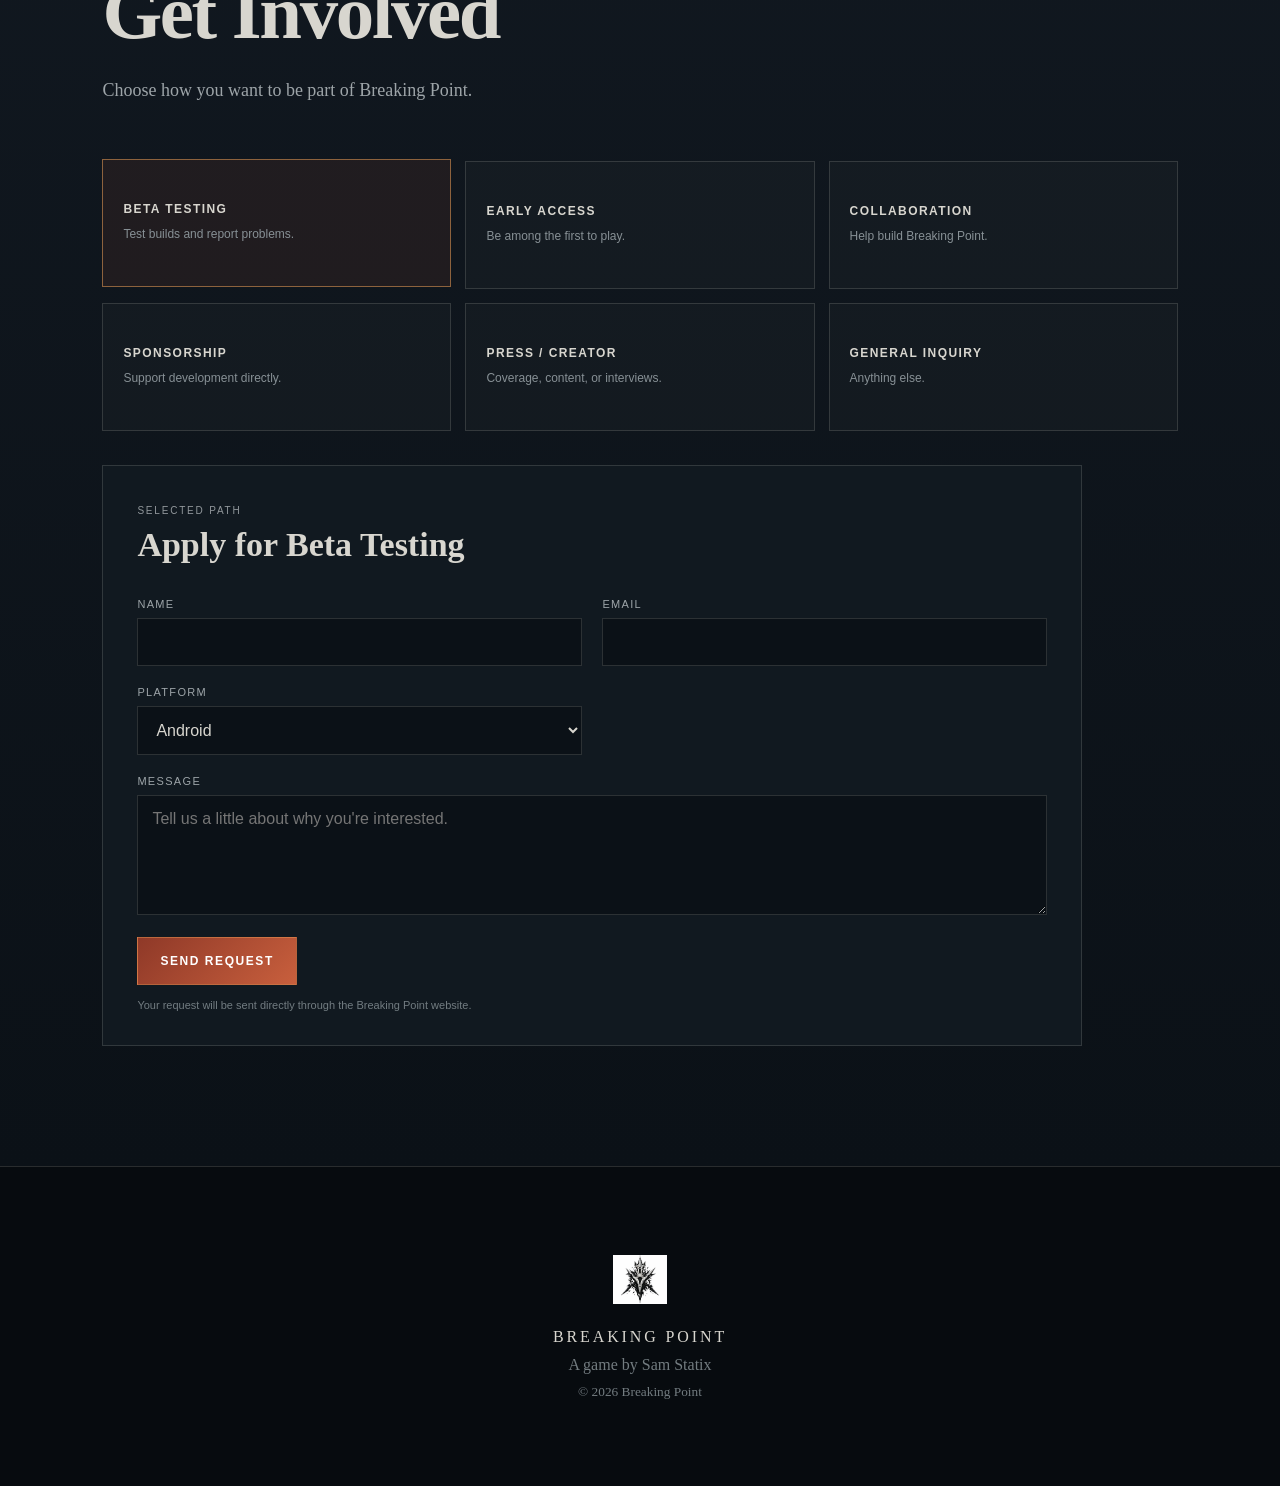
==== commit b845631b: "final" ====
--- a/index.html
+++ b/index.html
@@ -601,6 +601,7 @@
         class="contact-form reveal"
         name="breaking-point-interest"
         method="POST"
+        action="/thanks.html"
         data-netlify="true"
         netlify-honeypot="bot-field"
       >
--- a/style.css
+++ b/style.css
@@ -1,59 +1,407 @@
-/* =========================================
-   REAL WEBSITE IMAGES
-========================================= */
+:root {
+  --bg: #0b1117;
+  --bg-2: #101820;
+  --panel: #151e26;
+  --storm: #344550;
+  --text: #d8d6cf;
+  --muted: #91979b;
+  --ember: #c85f3d;
+  --warm: #e29a55;
+  --border: rgba(216, 214, 207, 0.16);
+  --header-h: 76px;
+}
+
+* {
+  box-sizing: border-box;
+}
+
+html {
+  scroll-behavior: smooth;
+}
+
+body {
+  margin: 0;
+  background: var(--bg);
+  color: var(--text);
+  font-family: Georgia, "Times New Roman", serif;
+  overflow-x: hidden;
+}
+
+body::selection {
+  background: var(--ember);
+  color: #fff;
+}
+
+a {
+  color: inherit;
+  text-decoration: none;
+}
+
+button,
+input,
+textarea,
+select {
+  font: inherit;
+}
+
+/* =========================================
+   EMBERS
+========================================= */
+
+#embers {
+  position: fixed;
+  inset: 0;
+  pointer-events: none;
+  z-index: 4;
+  opacity: 0.65;
+}
+
+/* =========================================
+   HEADER
+========================================= */
+
+.site-header {
+  position: fixed;
+  inset: 0 0 auto 0;
+  height: var(--header-h);
+
+  display: flex;
+  align-items: center;
+  justify-content: space-between;
+
+  padding: 0 4vw;
+  z-index: 20;
+
+  background: linear-gradient(
+    to bottom,
+    rgba(5, 9, 13, 0.9),
+    rgba(5, 9, 13, 0.25),
+    transparent
+  );
+
+  backdrop-filter: blur(4px);
+}
+
+.brand {
+  display: flex;
+  align-items: center;
+  gap: 12px;
+
+  letter-spacing: 0.16em;
+  font-size: 12px;
+}
 
 .site-logo {
   width: 44px;
   height: 44px;
-
   object-fit: contain;
-
   border-radius: 4px;
 }
 
-.support-logo {
-  width: 110px;
-  height: 110px;
-
-  object-fit: contain;
-
+.site-nav {
+  display: flex;
+  gap: 28px;
+
+  font-family: Arial, sans-serif;
+  font-size: 12px;
+  letter-spacing: 0.14em;
+}
+
+.site-nav a {
+  opacity: 0.72;
+  transition:
+    opacity 0.25s,
+    color 0.25s;
+}
+
+.site-nav a:hover,
+.site-nav a.active {
+  opacity: 1;
+  color: var(--warm);
+}
+
+.menu-toggle {
+  display: none;
+  background: none;
+  border: 0;
+  color: var(--text);
+  font-size: 24px;
+  cursor: pointer;
+}
+
+/* =========================================
+   GENERAL
+========================================= */
+
+.section {
+  position: relative;
+  min-height: 720px;
+  padding: 120px 8vw;
+  overflow: hidden;
+}
+
+.dark-section {
+  background: var(--bg);
+}
+
+h1,
+h2,
+h3,
+p {
+  margin-top: 0;
+}
+
+.eyebrow {
+  margin: 0 0 18px;
+
+  font:
+    700 11px/1.2 Arial,
+    sans-serif;
+
+  letter-spacing: 0.24em;
+  color: var(--warm);
+}
+
+/* =========================================
+   HERO
+========================================= */
+
+.hero {
+  min-height: 980px;
+
+  display: flex;
+  align-items: center;
+}
+
+.hero-bg {
+  position: absolute;
+  inset: 0;
+
+  background-image:
+    linear-gradient(
+      90deg,
+      rgba(5, 9, 13, 0.88) 0%,
+      rgba(5, 9, 13, 0.48) 38%,
+      rgba(5, 9, 13, 0.12) 70%,
+      rgba(5, 9, 13, 0.36) 100%
+    ),
+    url("assets/images/main-tower.jfif");
+
+  background-size: cover;
+  background-position: center;
+  background-repeat: no-repeat;
+
+  transform: scale(1.04);
+  will-change: transform;
+}
+
+.hero-overlay {
+  position: absolute;
+  inset: 0;
+
+  background:
+    linear-gradient(
+      to top,
+      var(--bg) 0%,
+      rgba(11, 17, 23, 0.8) 5%,
+      transparent 36%
+    ),
+    linear-gradient(
+      to bottom,
+      rgba(0, 0, 0, 0.1),
+      transparent 35%
+    );
+}
+
+.hero-content {
+  position: relative;
+  z-index: 6;
+
+  width: min(680px, 92%);
+}
+
+h1 {
+  font-size: clamp(72px, 10vw, 160px);
+  line-height: 0.78;
+  letter-spacing: -0.04em;
   margin-bottom: 28px;
-}
-
-.footer-logo {
-  width: 54px;
-  height: 54px;
-
-  object-fit: contain;
-}
-
-
-/* Tower section image */
+
+  text-shadow: 0 12px 30px rgba(0, 0, 0, 0.5);
+}
+
+.hero-copy {
+  font-size: clamp(18px, 2vw, 28px);
+  color: #b9bdbe;
+  max-width: 550px;
+  line-height: 1.4;
+}
+
+.hero-actions {
+  display: flex;
+  gap: 14px;
+  flex-wrap: wrap;
+
+  margin-top: 32px;
+}
+
+.scroll-hint {
+  position: absolute;
+  left: 8vw;
+  bottom: 40px;
+  z-index: 6;
+
+  font:
+    10px/1 Arial,
+    sans-serif;
+
+  letter-spacing: 0.22em;
+  color: rgba(255, 255, 255, 0.45);
+}
+
+/* =========================================
+   BUTTONS
+========================================= */
+
+.btn {
+  min-height: 48px;
+  padding: 0 22px;
+
+  display: inline-flex;
+  align-items: center;
+  justify-content: center;
+
+  border: 1px solid var(--border);
+
+  font:
+    700 12px/1 Arial,
+    sans-serif;
+
+  letter-spacing: 0.13em;
+  text-transform: uppercase;
+
+  transition:
+    transform 0.2s,
+    background 0.2s,
+    border-color 0.2s;
+}
+
+.btn:hover {
+  transform: translateY(-2px);
+}
+
+.btn.primary {
+  background: linear-gradient(
+    135deg,
+    #8f3928,
+    var(--ember)
+  );
+
+  color: #fff;
+  border-color: rgba(226, 154, 85, 0.42);
+}
+
+.btn.ghost {
+  background: rgba(10, 16, 22, 0.42);
+  backdrop-filter: blur(4px);
+}
+
+.btn.disabled {
+  opacity: 0.5;
+  pointer-events: none;
+}
+
+/* =========================================
+   FOG
+========================================= */
+
+.fog {
+  position: absolute;
+  left: -20%;
+  bottom: 0;
+
+  width: 140%;
+  height: 170px;
+
+  z-index: 5;
+  opacity: 0.16;
+  filter: blur(22px);
+
+  background: radial-gradient(
+    ellipse at center,
+    rgba(190, 202, 207, 0.6),
+    rgba(190, 202, 207, 0) 62%
+  );
+
+  animation: drift 18s linear infinite alternate;
+}
+
+.fog-b {
+  bottom: 60px;
+  opacity: 0.09;
+  animation-duration: 25s;
+  animation-direction: alternate-reverse;
+}
+
+@keyframes drift {
+  from {
+    transform: translateX(-4%);
+  }
+
+  to {
+    transform: translateX(4%);
+  }
+}
+
+/* =========================================
+   THE TOWER
+========================================= */
+
+.tower-section {
+  background: linear-gradient(
+    #0b1117,
+    #111820 60%,
+    #0b1117
+  );
+
+  display: grid;
+  grid-template-columns: 1.25fr 0.75fr;
+
+  gap: 7vw;
+  align-items: center;
+}
 
 .tower-image {
   min-height: 690px;
-
   border: 1px solid var(--border);
-
   overflow: hidden;
-
   position: relative;
-
   background: #070b0f;
+}
+
+.tower-image::after {
+  content: "";
+  position: absolute;
+  inset: 0;
+
+  background:
+    linear-gradient(
+      to top,
+      rgba(11, 17, 23, 0.8),
+      transparent 35%
+    );
+
+  pointer-events: none;
 }
 
 .tower-image img {
   width: 100%;
   height: 100%;
-
   min-height: 690px;
 
   position: absolute;
-
   inset: 0;
 
   object-fit: cover;
-
   object-position: center;
 
   filter:
@@ -75,14 +423,56 @@
     saturate(0.95);
 }
 
-
-/* Tower silhouette transition */
+.tower-copy {
+  position: relative;
+  z-index: 2;
+}
+
+h2 {
+  font-size: clamp(46px, 6vw, 88px);
+  line-height: 0.95;
+  letter-spacing: -0.03em;
+  margin-bottom: 30px;
+}
+
+.tower-lines {
+  margin-top: 52px;
+}
+
+.tower-lines p {
+  font-size: clamp(19px, 2vw, 30px);
+  color: #aeb4b6;
+  margin-bottom: 26px;
+}
+
+.tower-lines p:last-child {
+  color: var(--warm);
+}
+
+/* =========================================
+   SIGIL / TRANSITION
+========================================= */
+
+.sigil-break {
+  min-height: 800px;
+
+  display: grid;
+  place-items: center;
+
+  text-align: center;
+
+  background:
+    radial-gradient(
+      circle at center,
+      rgba(255, 255, 255, 0.025),
+      transparent 55%
+    ),
+    var(--bg);
+}
 
 .sigil-image {
   width: min(620px, 85vw);
-
   position: relative;
-
   overflow: hidden;
 
   mask-image:
@@ -95,7 +485,6 @@
 
 .sigil-image img {
   width: 100%;
-
   display: block;
 
   opacity: 0.68;
@@ -107,15 +496,63 @@
     contrast(1.2);
 }
 
-
-/* Training ground temporary placeholder */
+.break-title {
+  margin-top: -150px;
+  position: relative;
+}
+
+.break-title span {
+  font:
+    10px Arial,
+    sans-serif;
+
+  letter-spacing: 0.22em;
+  color: var(--muted);
+}
+
+.break-title h2 {
+  margin-top: 12px;
+}
+
+/* =========================================
+   DEVELOPMENT
+========================================= */
+
+.development-section {
+  background: #10171d;
+}
+
+.section-heading {
+  max-width: 760px;
+  margin-bottom: 60px;
+}
+
+.section-heading > p:last-child {
+  color: #9da4a8;
+  font-size: 18px;
+}
+
+.dev-grid {
+  display: grid;
+  grid-template-columns: 1.3fr 0.7fr;
+  gap: 40px;
+}
+
+.dev-feature {
+  border: 1px solid var(--border);
+  background: #131c23;
+}
+
+.dev-image {
+  min-height: 420px;
+  overflow: hidden;
+}
 
 .training-placeholder {
   min-height: 420px;
 
   display: flex;
   flex-direction: column;
-
   align-items: center;
   justify-content: center;
 
@@ -132,20 +569,462 @@
   color: var(--text);
 
   letter-spacing: 0.18em;
-
   font-family: Arial, sans-serif;
 }
 
 .training-placeholder small {
   color: var(--muted);
-
   letter-spacing: 0.08em;
 }
 
-
-/* Mobile image adjustments */
+.dev-copy {
+  padding: 28px;
+}
+
+.status {
+  font:
+    700 10px Arial,
+    sans-serif;
+
+  letter-spacing: 0.18em;
+  color: var(--warm);
+}
+
+.dev-copy h3 {
+  font-size: 36px;
+  margin: 10px 0 12px;
+}
+
+.dev-copy p {
+  color: #969fa3;
+  line-height: 1.7;
+}
+
+.milestones {
+  border-top: 1px solid var(--border);
+}
+
+.milestone {
+  display: flex;
+  justify-content: space-between;
+
+  gap: 20px;
+  padding: 22px 0;
+
+  border-bottom: 1px solid var(--border);
+
+  font:
+    12px Arial,
+    sans-serif;
+
+  letter-spacing: 0.08em;
+}
+
+.milestone strong {
+  color: #7b858a;
+}
+
+.milestone.done strong {
+  color: #8ea98c;
+}
+
+.milestone.active strong {
+  color: var(--warm);
+}
+
+/* =========================================
+   SUPPORT
+========================================= */
+
+.support-section {
+  min-height: 700px;
+
+  display: grid;
+  place-items: center;
+
+  text-align: center;
+
+  background:
+    radial-gradient(
+      circle at center,
+      rgba(200, 95, 61, 0.08),
+      transparent 34%
+    ),
+    #090e13;
+}
+
+.support-inner {
+  max-width: 760px;
+}
+
+.support-logo {
+  width: 110px;
+  height: 110px;
+  object-fit: contain;
+  margin-bottom: 28px;
+}
+
+.support-inner h2 {
+  margin-top: 22px;
+}
+
+.support-inner > p:not(.eyebrow) {
+  color: #9da4a8;
+  font-size: 18px;
+  line-height: 1.7;
+}
+
+.support-inner .btn {
+  margin-top: 20px;
+}
+
+.support-tags {
+  margin-top: 28px;
+
+  display: flex;
+  justify-content: center;
+  flex-wrap: wrap;
+
+  gap: 10px;
+}
+
+.support-tags span {
+  border: 1px solid var(--border);
+  padding: 8px 12px;
+
+  font:
+    10px Arial,
+    sans-serif;
+
+  letter-spacing: 0.14em;
+  color: #899095;
+}
+
+/* =========================================
+   GET INVOLVED
+========================================= */
+
+.involve-section {
+  background: linear-gradient(
+    #111820,
+    #0b1117
+  );
+}
+
+.interest-grid {
+  display: grid;
+  grid-template-columns: repeat(3, 1fr);
+
+  gap: 14px;
+  margin-bottom: 34px;
+}
+
+.interest-card {
+  min-height: 128px;
+  text-align: left;
+
+  padding: 20px;
+
+  border: 1px solid var(--border);
+
+  background: rgba(255, 255, 255, 0.02);
+
+  color: var(--text);
+
+  cursor: pointer;
+
+  font:
+    700 12px Arial,
+    sans-serif;
+
+  letter-spacing: 0.12em;
+  text-transform: uppercase;
+
+  transition:
+    background 0.2s,
+    border-color 0.2s,
+    transform 0.2s;
+}
+
+.interest-card span {
+  display: block;
+  margin-top: 10px;
+
+  color: #879095;
+
+  text-transform: none;
+  letter-spacing: 0;
+  font-weight: 400;
+  line-height: 1.4;
+}
+
+.interest-card:hover,
+.interest-card.active {
+  border-color: rgba(226, 154, 85, 0.56);
+  background: rgba(200, 95, 61, 0.09);
+  transform: translateY(-2px);
+}
+
+/* =========================================
+   FORM
+========================================= */
+
+.contact-form {
+  border: 1px solid var(--border);
+  background: #111920;
+
+  padding: 34px;
+
+  max-width: 980px;
+}
+
+.form-title span {
+  font:
+    10px Arial,
+    sans-serif;
+
+  letter-spacing: 0.18em;
+  color: var(--muted);
+}
+
+.form-title h3 {
+  margin-top: 8px;
+  font-size: 34px;
+}
+
+.form-grid {
+  display: grid;
+  grid-template-columns: repeat(2, 1fr);
+
+  gap: 20px;
+}
+
+.form-grid label {
+  display: flex;
+  flex-direction: column;
+
+  gap: 8px;
+
+  color: #9da4a8;
+
+  font:
+    11px Arial,
+    sans-serif;
+
+  letter-spacing: 0.12em;
+  text-transform: uppercase;
+}
+
+.form-grid input,
+.form-grid textarea,
+.form-grid select {
+  width: 100%;
+
+  border: 1px solid var(--border);
+  background: #0b1117;
+  color: var(--text);
+
+  padding: 14px;
+
+  outline: none;
+
+  text-transform: none;
+  letter-spacing: 0;
+
+  font-size: 16px;
+}
+
+.form-grid input:focus,
+.form-grid textarea:focus,
+.form-grid select:focus {
+  border-color: rgba(226, 154, 85, 0.65);
+}
+
+.full-width {
+  grid-column: 1 / -1;
+}
+
+.submit-btn {
+  margin-top: 22px;
+  cursor: pointer;
+}
+
+.form-note {
+  color: #727c81;
+
+  font:
+    11px Arial,
+    sans-serif;
+
+  margin: 14px 0 0;
+}
+
+.hidden {
+  display: none;
+}
+
+/* =========================================
+   CLIMB INDICATOR
+========================================= */
+
+.climb-meter {
+  position: fixed;
+
+  right: 24px;
+  top: 50%;
+
+  transform: translateY(-50%);
+
+  z-index: 12;
+
+  display: flex;
+  flex-direction: column;
+  align-items: center;
+
+  gap: 8px;
+
+  opacity: 0.65;
+}
+
+.climb-track {
+  width: 1px;
+  height: 170px;
+
+  background: rgba(255, 255, 255, 0.16);
+
+  position: relative;
+}
+
+.climb-progress {
+  position: absolute;
+
+  inset: auto 0 0;
+
+  height: 0%;
+  background: var(--warm);
+}
+
+.climb-marker {
+  width: 9px;
+  height: 9px;
+
+  border: 1px solid var(--warm);
+  background: var(--bg);
+
+  transform: rotate(45deg);
+
+  position: absolute;
+
+  left: -4px;
+  bottom: 0%;
+}
+
+.climb-label {
+  font:
+    8px Arial,
+    sans-serif;
+
+  letter-spacing: 0.14em;
+  color: #838b8f;
+}
+
+/* =========================================
+   FOOTER
+========================================= */
+
+.site-footer {
+  min-height: 320px;
+  padding: 70px 8vw;
+
+  display: flex;
+  flex-direction: column;
+  align-items: center;
+  justify-content: center;
+
+  gap: 10px;
+
+  text-align: center;
+
+  border-top: 1px solid var(--border);
+
+  background: #070b0f;
+}
+
+.footer-logo {
+  width: 54px;
+  height: 54px;
+  object-fit: contain;
+}
+
+.site-footer p {
+  margin: 12px 0 0;
+  letter-spacing: 0.18em;
+}
+
+.site-footer span,
+.site-footer small {
+  color: #737c80;
+}
+
+/* =========================================
+   REVEALS
+========================================= */
+
+.reveal {
+  opacity: 0;
+  transform: translateY(28px);
+
+  transition:
+    opacity 0.8s ease,
+    transform 0.8s ease;
+}
+
+.reveal.visible {
+  opacity: 1;
+  transform: none;
+}
+
+/* =========================================
+   TABLET
+========================================= */
 
 @media (max-width: 900px) {
+
+  .site-nav {
+    position: absolute;
+
+    top: var(--header-h);
+
+    right: 4vw;
+    left: 4vw;
+
+    display: none;
+    flex-direction: column;
+
+    gap: 0;
+    padding: 10px;
+
+    background: rgba(8, 12, 16, 0.96);
+
+    border: 1px solid var(--border);
+  }
+
+  .site-nav.open {
+    display: flex;
+  }
+
+  .site-nav a {
+    padding: 16px;
+  }
+
+  .menu-toggle {
+    display: block;
+  }
+
+  .tower-section,
+  .dev-grid {
+    grid-template-columns: 1fr;
+  }
 
   .tower-image {
     min-height: 520px;
@@ -154,16 +1033,63 @@
   .tower-image img {
     min-height: 520px;
   }
-}
-
+
+  .interest-grid {
+    grid-template-columns: repeat(2, 1fr);
+  }
+
+  .climb-meter {
+    display: none;
+  }
+
+  .section {
+    padding-inline: 6vw;
+  }
+}
+
+/* =========================================
+   MOBILE
+========================================= */
 
 @media (max-width: 600px) {
+
+  .brand span {
+    display: none;
+  }
 
   .site-logo {
     width: 38px;
     height: 38px;
   }
 
+  .hero {
+    min-height: 760px;
+  }
+
+  .hero-bg {
+    background-position: center center;
+  }
+
+  .section {
+    min-height: auto;
+
+    padding-top: 100px;
+    padding-bottom: 100px;
+  }
+
+  h1 {
+    font-size: clamp(58px, 20vw, 92px);
+  }
+
+  h2 {
+    font-size: 48px;
+  }
+
+  .hero-actions {
+    flex-direction: column;
+    align-items: stretch;
+  }
+
   .tower-image {
     min-height: 450px;
   }
@@ -172,4 +1098,51 @@
     min-height: 450px;
   }
 
+  .interest-grid,
+  .form-grid {
+    grid-template-columns: 1fr;
+  }
+
+  .full-width {
+    grid-column: auto;
+  }
+
+  .contact-form {
+    padding: 22px;
+  }
+
+  .sigil-break {
+    min-height: 640px;
+  }
+
+  .break-title {
+    margin-top: -90px;
+  }
+}
+
+/* =========================================
+   REDUCED MOTION
+========================================= */
+
+@media (prefers-reduced-motion: reduce) {
+
+  html {
+    scroll-behavior: auto;
+  }
+
+  *,
+  *::before,
+  *::after {
+    animation: none !important;
+    transition-duration: 0.001ms !important;
+  }
+
+  .reveal {
+    opacity: 1;
+    transform: none;
+  }
+
+  #embers {
+    display: none;
+  }
 }
